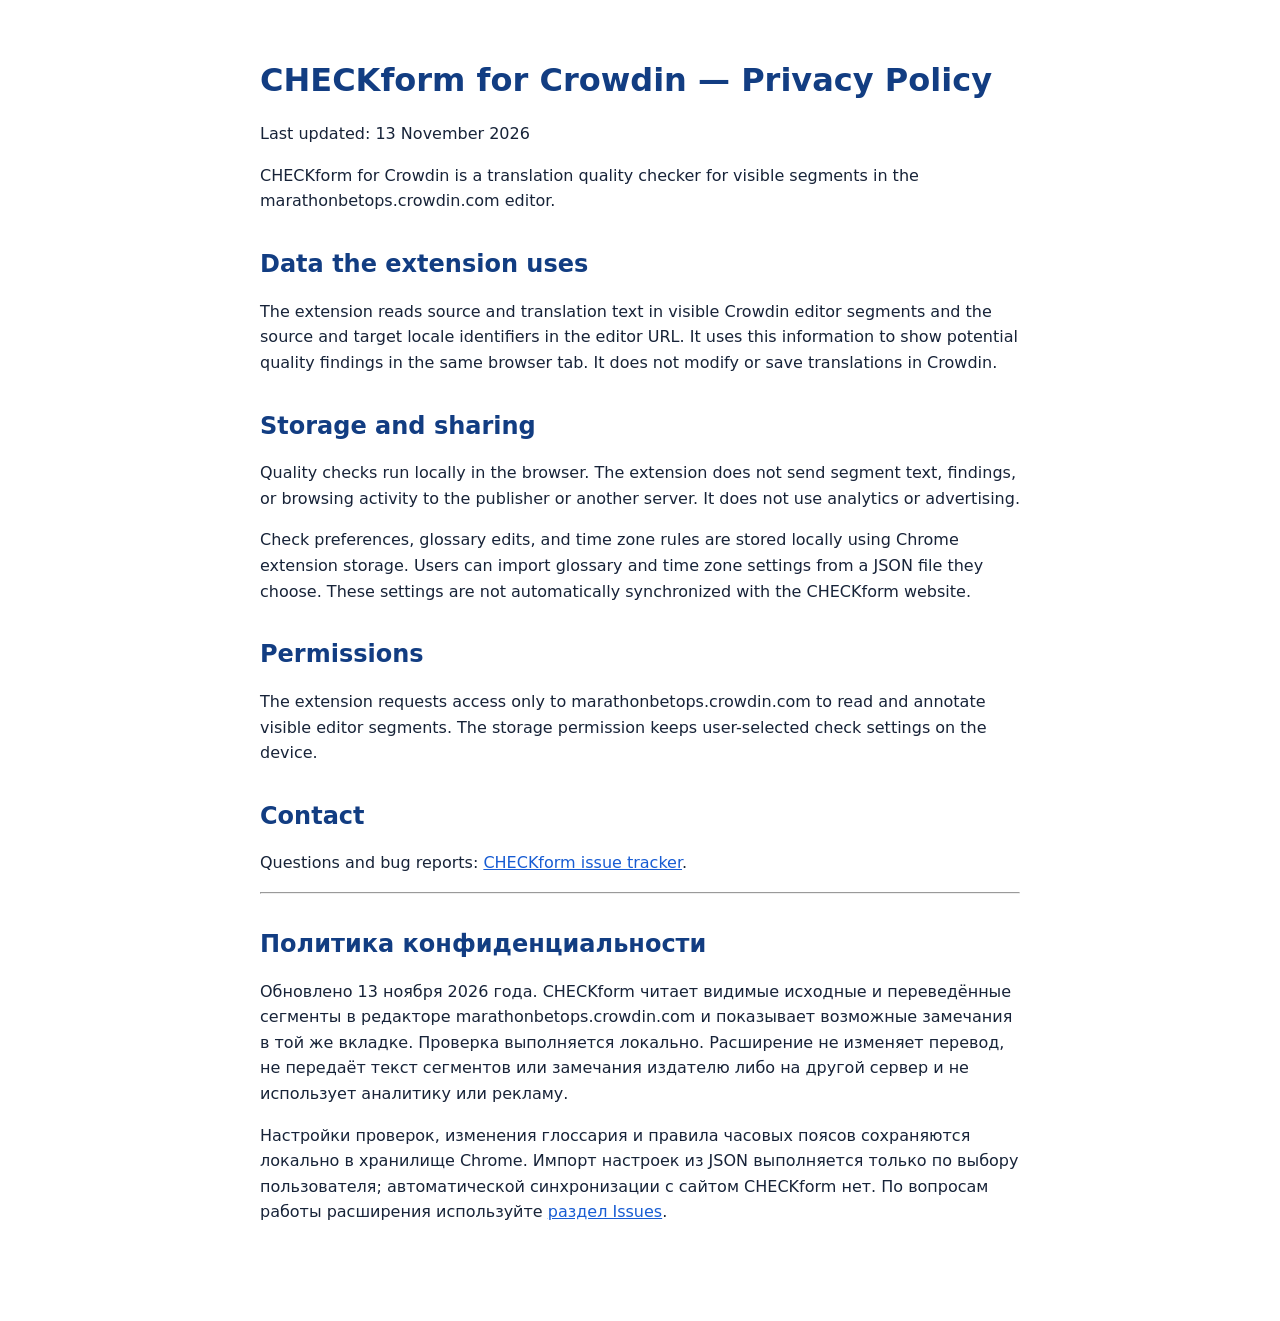
==== privacy.html @ c53683ff "Prepare Chrome Web Store icon and privacy policy" ====
<!doctype html>
<html lang="en">
<head>
  <meta charset="utf-8">
  <meta name="viewport" content="width=device-width, initial-scale=1">
  <title>CHECKform for Crowdin — Privacy Policy</title>
  <style>
    :root { color-scheme: light; font: 16px/1.6 system-ui, sans-serif; color: #172338; background: #fff; }
    body { max-width: 760px; margin: 0 auto; padding: 40px 24px 80px; }
    h1, h2 { line-height: 1.2; color: #123d82; }
    h2 { margin-top: 36px; }
    a { color: #175cd3; }
  </style>
</head>
<body>
  <h1>CHECKform for Crowdin — Privacy Policy</h1>
  <p>Last updated: 13 November 2026</p>
  <p>CHECKform for Crowdin is a translation quality checker for visible segments in the marathonbetops.crowdin.com editor.</p>

  <h2>Data the extension uses</h2>
  <p>The extension reads source and translation text in visible Crowdin editor segments and the source and target locale identifiers in the editor URL. It uses this information to show potential quality findings in the same browser tab. It does not modify or save translations in Crowdin.</p>

  <h2>Storage and sharing</h2>
  <p>Quality checks run locally in the browser. The extension does not send segment text, findings, or browsing activity to the publisher or another server. It does not use analytics or advertising.</p>
  <p>Check preferences, glossary edits, and time zone rules are stored locally using Chrome extension storage. Users can import glossary and time zone settings from a JSON file they choose. These settings are not automatically synchronized with the CHECKform website.</p>

  <h2>Permissions</h2>
  <p>The extension requests access only to marathonbetops.crowdin.com to read and annotate visible editor segments. The storage permission keeps user-selected check settings on the device.</p>

  <h2>Contact</h2>
  <p>Questions and bug reports: <a href="https://github.com/nzs2593/translation-qa-checker/issues">CHECKform issue tracker</a>.</p>

  <hr>
  <h2 lang="ru">Политика конфиденциальности</h2>
  <p lang="ru">Обновлено 13 ноября 2026 года. CHECKform читает видимые исходные и переведённые сегменты в редакторе marathonbetops.crowdin.com и показывает возможные замечания в той же вкладке. Проверка выполняется локально. Расширение не изменяет перевод, не передаёт текст сегментов или замечания издателю либо на другой сервер и не использует аналитику или рекламу.</p>
  <p lang="ru">Настройки проверок, изменения глоссария и правила часовых поясов сохраняются локально в хранилище Chrome. Импорт настроек из JSON выполняется только по выбору пользователя; автоматической синхронизации с сайтом CHECKform нет. По вопросам работы расширения используйте <a href="https://github.com/nzs2593/translation-qa-checker/issues">раздел Issues</a>.</p>
</body>
</html>
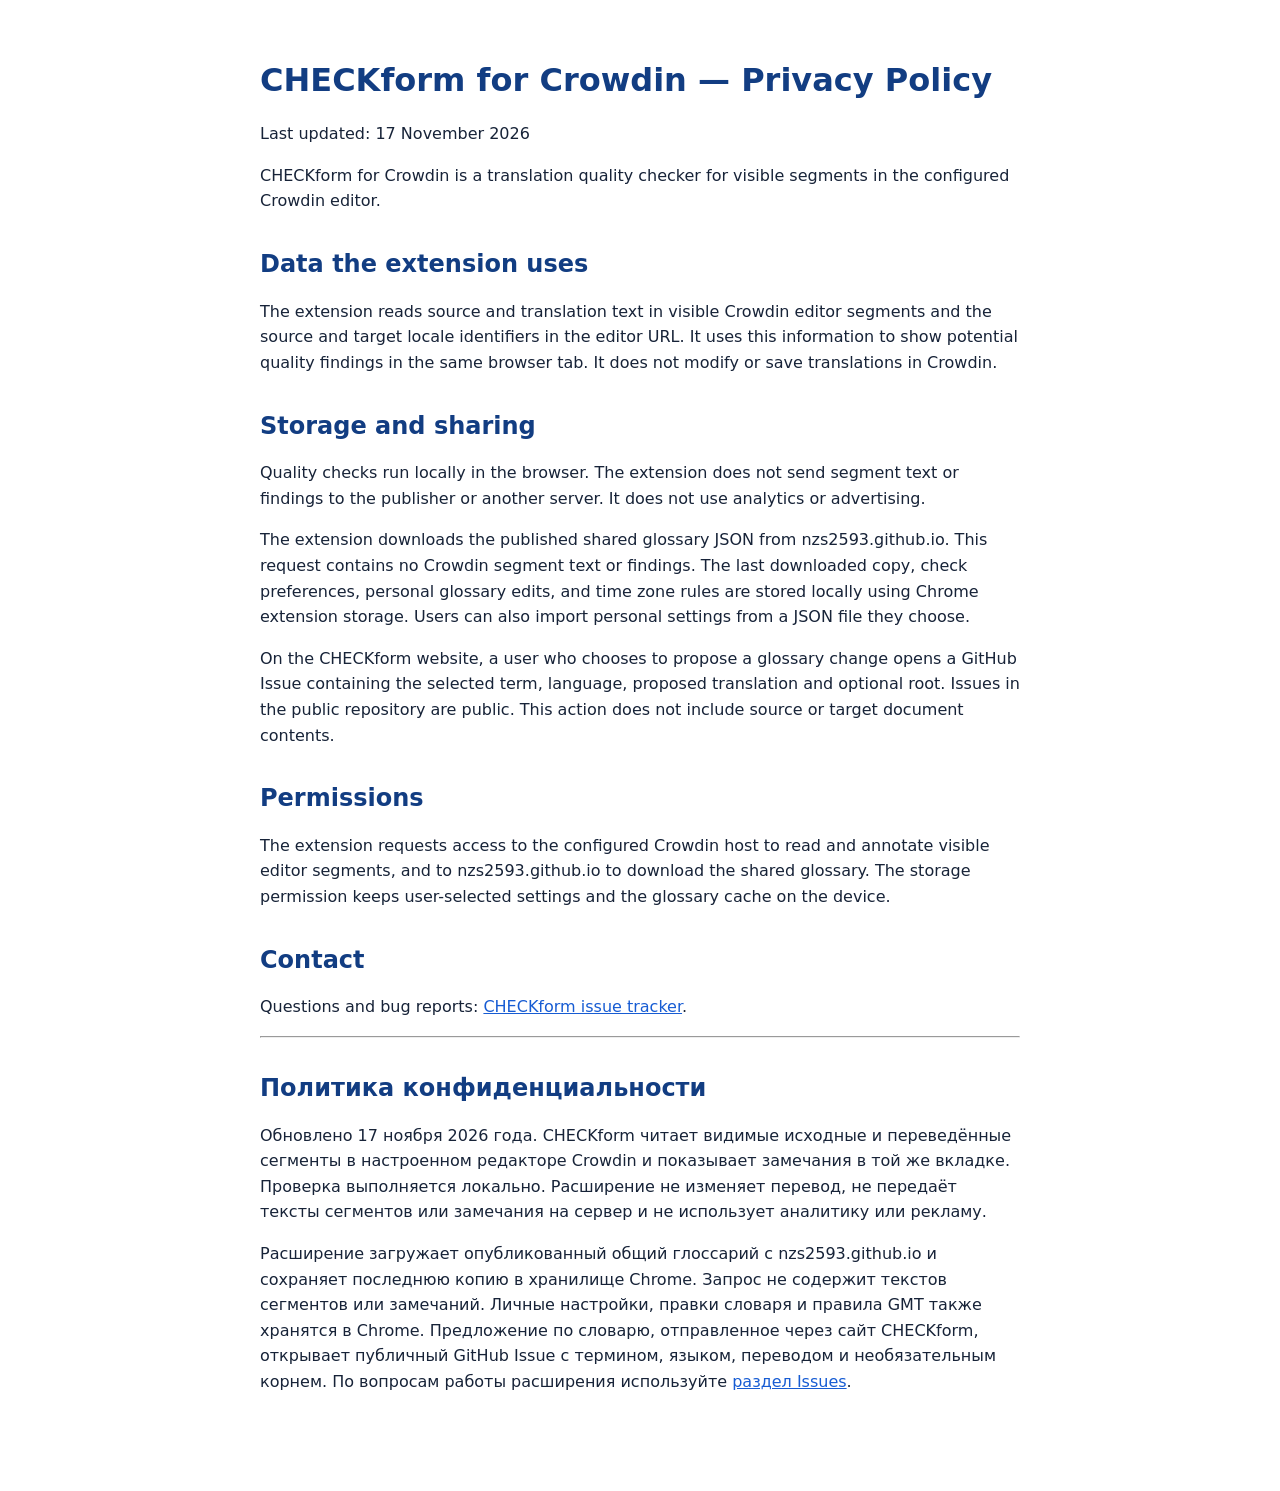
==== commit 7a1f9d54: "Add shared glossary proposals and protected approval path" ====
--- a/privacy.html
+++ b/privacy.html
@@ -14,25 +14,26 @@
 </head>
 <body>
   <h1>CHECKform for Crowdin — Privacy Policy</h1>
-  <p>Last updated: 13 November 2026</p>
-  <p>CHECKform for Crowdin is a translation quality checker for visible segments in the marathonbetops.crowdin.com editor.</p>
+  <p>Last updated: 17 November 2026</p>
+  <p>CHECKform for Crowdin is a translation quality checker for visible segments in the configured Crowdin editor.</p>
 
   <h2>Data the extension uses</h2>
   <p>The extension reads source and translation text in visible Crowdin editor segments and the source and target locale identifiers in the editor URL. It uses this information to show potential quality findings in the same browser tab. It does not modify or save translations in Crowdin.</p>
 
   <h2>Storage and sharing</h2>
-  <p>Quality checks run locally in the browser. The extension does not send segment text, findings, or browsing activity to the publisher or another server. It does not use analytics or advertising.</p>
-  <p>Check preferences, glossary edits, and time zone rules are stored locally using Chrome extension storage. Users can import glossary and time zone settings from a JSON file they choose. These settings are not automatically synchronized with the CHECKform website.</p>
+  <p>Quality checks run locally in the browser. The extension does not send segment text or findings to the publisher or another server. It does not use analytics or advertising.</p>
+  <p>The extension downloads the published shared glossary JSON from nzs2593.github.io. This request contains no Crowdin segment text or findings. The last downloaded copy, check preferences, personal glossary edits, and time zone rules are stored locally using Chrome extension storage. Users can also import personal settings from a JSON file they choose.</p>
+  <p>On the CHECKform website, a user who chooses to propose a glossary change opens a GitHub Issue containing the selected term, language, proposed translation and optional root. Issues in the public repository are public. This action does not include source or target document contents.</p>
 
   <h2>Permissions</h2>
-  <p>The extension requests access only to marathonbetops.crowdin.com to read and annotate visible editor segments. The storage permission keeps user-selected check settings on the device.</p>
+  <p>The extension requests access to the configured Crowdin host to read and annotate visible editor segments, and to nzs2593.github.io to download the shared glossary. The storage permission keeps user-selected settings and the glossary cache on the device.</p>
 
   <h2>Contact</h2>
   <p>Questions and bug reports: <a href="https://github.com/nzs2593/translation-qa-checker/issues">CHECKform issue tracker</a>.</p>
 
   <hr>
   <h2 lang="ru">Политика конфиденциальности</h2>
-  <p lang="ru">Обновлено 13 ноября 2026 года. CHECKform читает видимые исходные и переведённые сегменты в редакторе marathonbetops.crowdin.com и показывает возможные замечания в той же вкладке. Проверка выполняется локально. Расширение не изменяет перевод, не передаёт текст сегментов или замечания издателю либо на другой сервер и не использует аналитику или рекламу.</p>
-  <p lang="ru">Настройки проверок, изменения глоссария и правила часовых поясов сохраняются локально в хранилище Chrome. Импорт настроек из JSON выполняется только по выбору пользователя; автоматической синхронизации с сайтом CHECKform нет. По вопросам работы расширения используйте <a href="https://github.com/nzs2593/translation-qa-checker/issues">раздел Issues</a>.</p>
+  <p lang="ru">Обновлено 17 ноября 2026 года. CHECKform читает видимые исходные и переведённые сегменты в настроенном редакторе Crowdin и показывает замечания в той же вкладке. Проверка выполняется локально. Расширение не изменяет перевод, не передаёт тексты сегментов или замечания на сервер и не использует аналитику или рекламу.</p>
+  <p lang="ru">Расширение загружает опубликованный общий глоссарий с nzs2593.github.io и сохраняет последнюю копию в хранилище Chrome. Запрос не содержит текстов сегментов или замечаний. Личные настройки, правки словаря и правила GMT также хранятся в Chrome. Предложение по словарю, отправленное через сайт CHECKform, открывает публичный GitHub Issue с термином, языком, переводом и необязательным корнем. По вопросам работы расширения используйте <a href="https://github.com/nzs2593/translation-qa-checker/issues">раздел Issues</a>.</p>
 </body>
 </html>
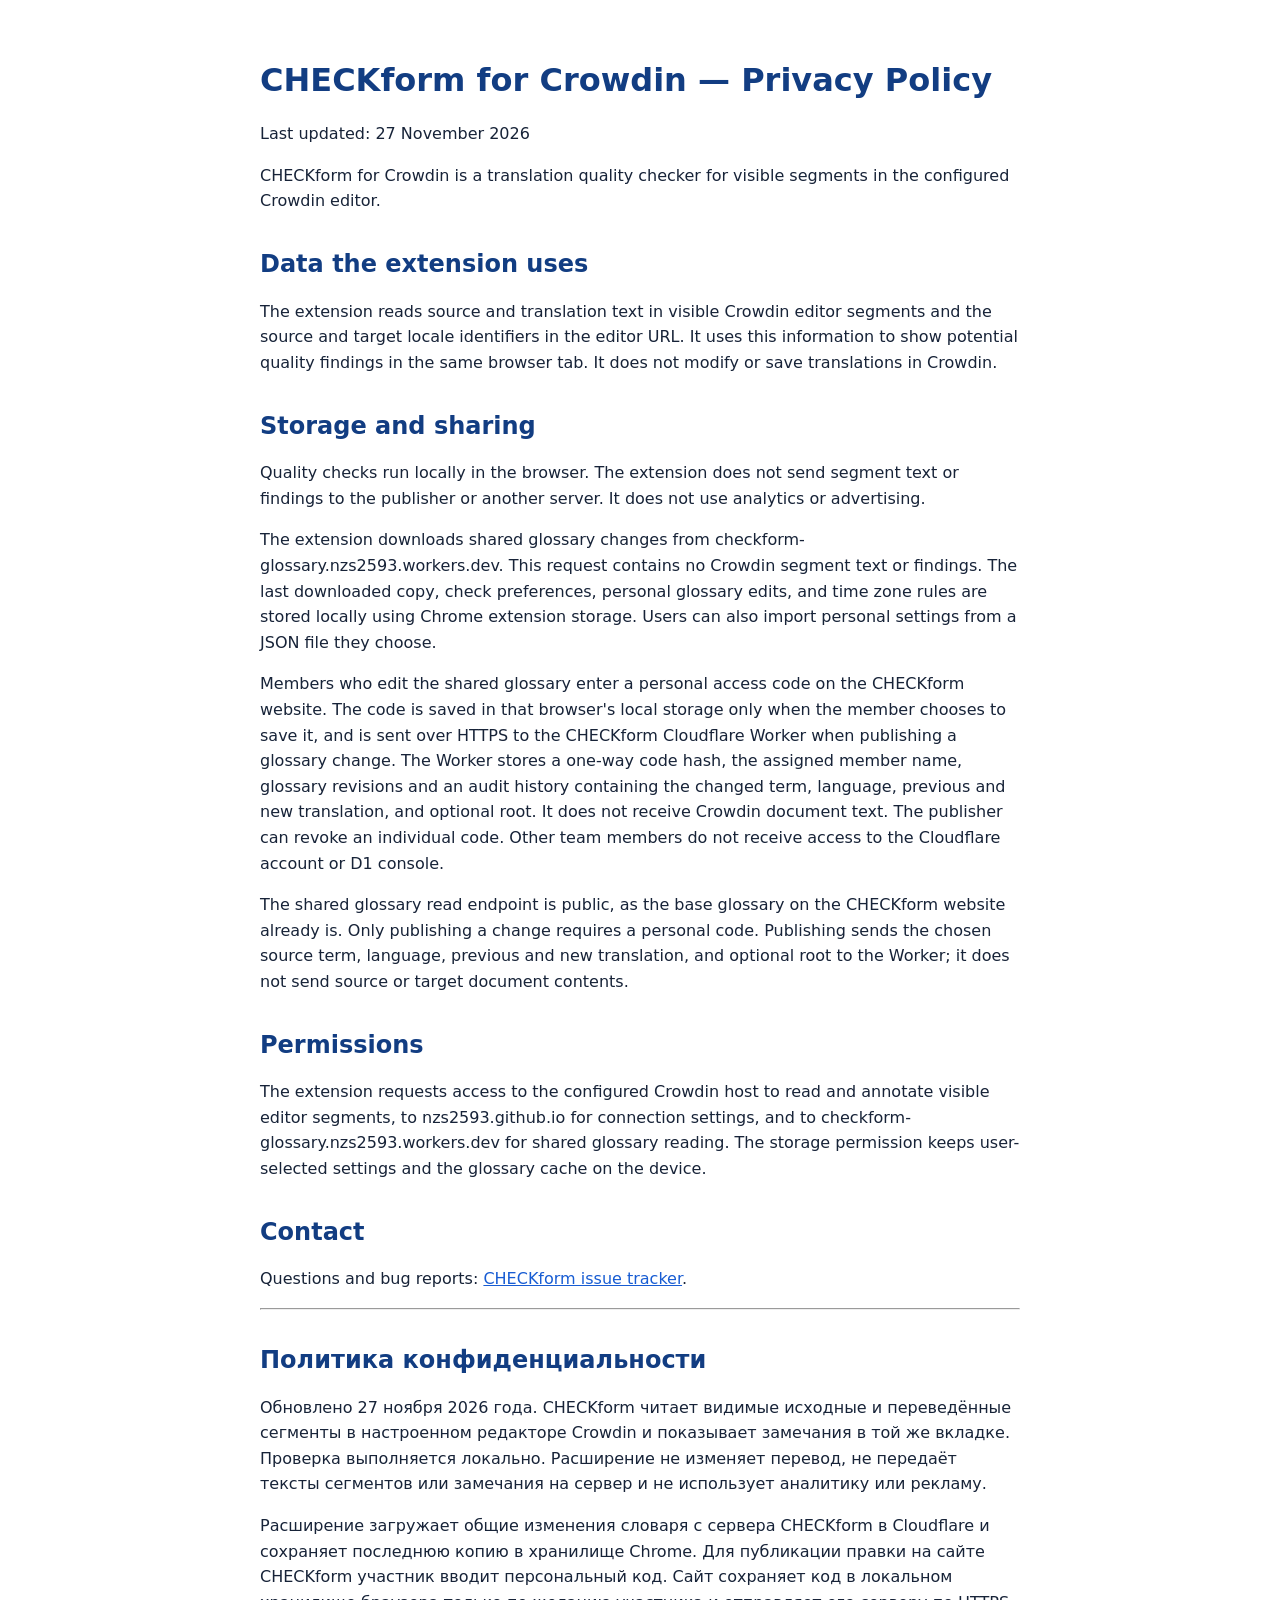
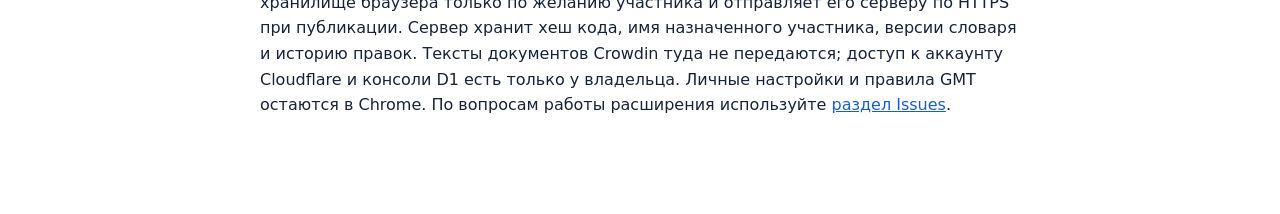
==== commit e5e31e85: "Add shared glossary editing on CHECKform website" ====
--- a/privacy.html
+++ b/privacy.html
@@ -14,7 +14,7 @@
 </head>
 <body>
   <h1>CHECKform for Crowdin — Privacy Policy</h1>
-  <p>Last updated: 17 November 2026</p>
+  <p>Last updated: 27 November 2026</p>
   <p>CHECKform for Crowdin is a translation quality checker for visible segments in the configured Crowdin editor.</p>
 
   <h2>Data the extension uses</h2>
@@ -22,18 +22,19 @@
 
   <h2>Storage and sharing</h2>
   <p>Quality checks run locally in the browser. The extension does not send segment text or findings to the publisher or another server. It does not use analytics or advertising.</p>
-  <p>The extension downloads the published shared glossary JSON from nzs2593.github.io. This request contains no Crowdin segment text or findings. The last downloaded copy, check preferences, personal glossary edits, and time zone rules are stored locally using Chrome extension storage. Users can also import personal settings from a JSON file they choose.</p>
-  <p>On the CHECKform website, a user who chooses to propose a glossary change opens a GitHub Issue containing the selected term, language, proposed translation and optional root. Issues in the public repository are public. This action does not include source or target document contents.</p>
+  <p>The extension downloads shared glossary changes from checkform-glossary.nzs2593.workers.dev. This request contains no Crowdin segment text or findings. The last downloaded copy, check preferences, personal glossary edits, and time zone rules are stored locally using Chrome extension storage. Users can also import personal settings from a JSON file they choose.</p>
+  <p>Members who edit the shared glossary enter a personal access code on the CHECKform website. The code is saved in that browser's local storage only when the member chooses to save it, and is sent over HTTPS to the CHECKform Cloudflare Worker when publishing a glossary change. The Worker stores a one-way code hash, the assigned member name, glossary revisions and an audit history containing the changed term, language, previous and new translation, and optional root. It does not receive Crowdin document text. The publisher can revoke an individual code. Other team members do not receive access to the Cloudflare account or D1 console.</p>
+  <p>The shared glossary read endpoint is public, as the base glossary on the CHECKform website already is. Only publishing a change requires a personal code. Publishing sends the chosen source term, language, previous and new translation, and optional root to the Worker; it does not send source or target document contents.</p>
 
   <h2>Permissions</h2>
-  <p>The extension requests access to the configured Crowdin host to read and annotate visible editor segments, and to nzs2593.github.io to download the shared glossary. The storage permission keeps user-selected settings and the glossary cache on the device.</p>
+  <p>The extension requests access to the configured Crowdin host to read and annotate visible editor segments, to nzs2593.github.io for connection settings, and to checkform-glossary.nzs2593.workers.dev for shared glossary reading. The storage permission keeps user-selected settings and the glossary cache on the device.</p>
 
   <h2>Contact</h2>
   <p>Questions and bug reports: <a href="https://github.com/nzs2593/translation-qa-checker/issues">CHECKform issue tracker</a>.</p>
 
   <hr>
   <h2 lang="ru">Политика конфиденциальности</h2>
-  <p lang="ru">Обновлено 17 ноября 2026 года. CHECKform читает видимые исходные и переведённые сегменты в настроенном редакторе Crowdin и показывает замечания в той же вкладке. Проверка выполняется локально. Расширение не изменяет перевод, не передаёт тексты сегментов или замечания на сервер и не использует аналитику или рекламу.</p>
-  <p lang="ru">Расширение загружает опубликованный общий глоссарий с nzs2593.github.io и сохраняет последнюю копию в хранилище Chrome. Запрос не содержит текстов сегментов или замечаний. Личные настройки, правки словаря и правила GMT также хранятся в Chrome. Предложение по словарю, отправленное через сайт CHECKform, открывает публичный GitHub Issue с термином, языком, переводом и необязательным корнем. По вопросам работы расширения используйте <a href="https://github.com/nzs2593/translation-qa-checker/issues">раздел Issues</a>.</p>
+  <p lang="ru">Обновлено 27 ноября 2026 года. CHECKform читает видимые исходные и переведённые сегменты в настроенном редакторе Crowdin и показывает замечания в той же вкладке. Проверка выполняется локально. Расширение не изменяет перевод, не передаёт тексты сегментов или замечания на сервер и не использует аналитику или рекламу.</p>
+  <p lang="ru">Расширение загружает общие изменения словаря с сервера CHECKform в Cloudflare и сохраняет последнюю копию в хранилище Chrome. Для публикации правки на сайте CHECKform участник вводит персональный код. Сайт сохраняет код в локальном хранилище браузера только по желанию участника и отправляет его серверу по HTTPS при публикации. Сервер хранит хеш кода, имя назначенного участника, версии словаря и историю правок. Тексты документов Crowdin туда не передаются; доступ к аккаунту Cloudflare и консоли D1 есть только у владельца. Личные настройки и правила GMT остаются в Chrome. По вопросам работы расширения используйте <a href="https://github.com/nzs2593/translation-qa-checker/issues">раздел Issues</a>.</p>
 </body>
 </html>
